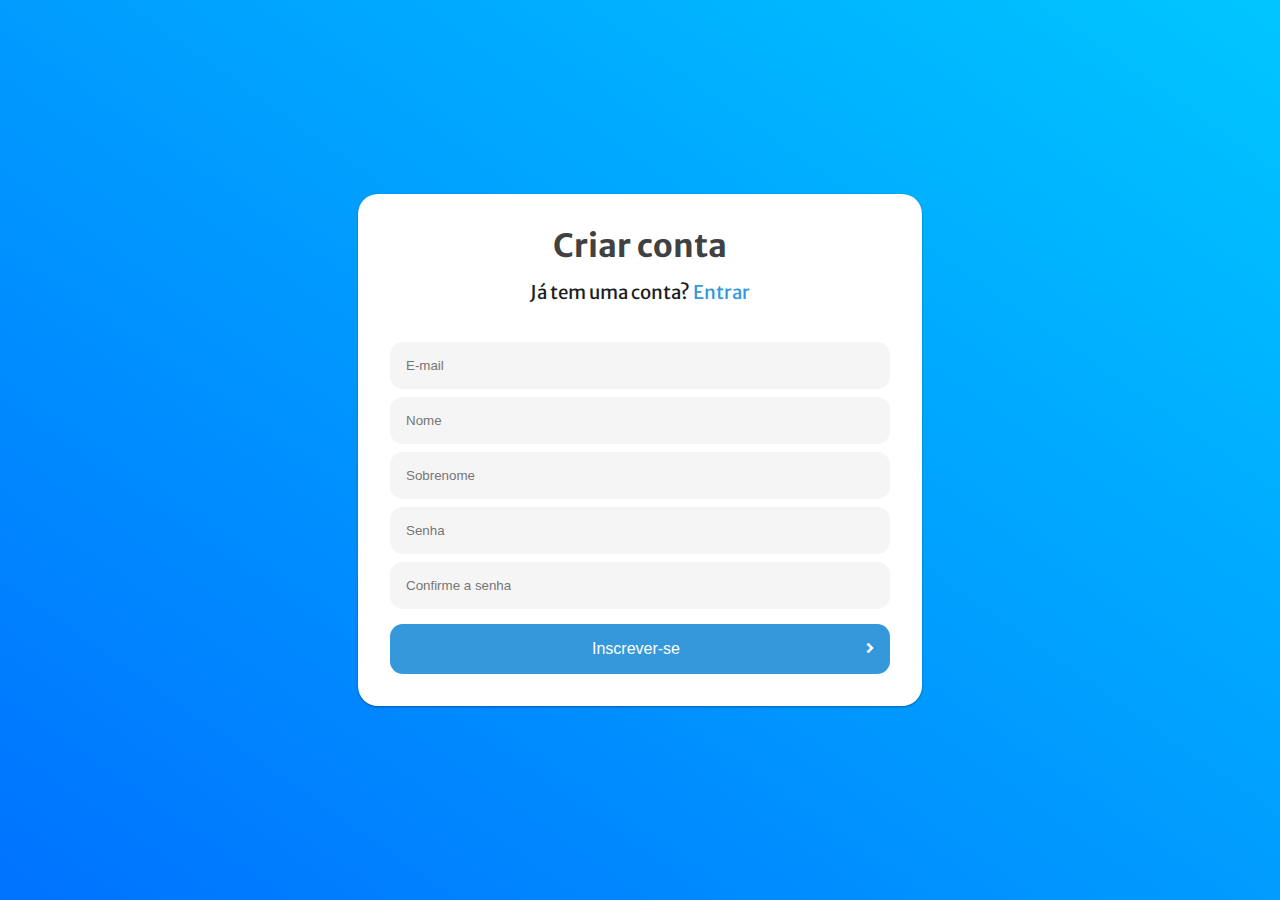
==== index.html @ 6ece3c6c "primeiro commit" ====
<!DOCTYPE html>
<html lang="PT-BR">

<head>
    <meta charset="UTF-8">
    <meta http-equiv="X-UA-Compatible" content="IE=edge">
    <meta name="viewport" content="width=device-width, initial-scale=1.0">
    <link rel="stylesheet" href="/style.css">
    <title>Projeto Login</title>
</head>

<body>
    <div class="conteudo">
        <div class="box_login">
            <h1>Criar conta</h1>
            <h3>Já tem uma conta? <a href="">Entrar</a></h2>
            <div class="input_login_grid">
                <input id="input_login" type="text" placeholder="E-mail">
                <input id="input_first-name" type="text" placeholder="Nome">
                <input id="input_last-name" type="text" placeholder="Sobrenome">
                <input id="input_e-mail" type="text" placeholder="Senha">
                <input id="input_e-mail" type="text" placeholder="Confirme a senha">
            </div>
            <button >Inscrever-se<i class="fas fa-angle-right"></i></button>
        </div>
    </div>

</body>

</html>
---- style.css ----
@import url("https://cdnjs.cloudflare.com/ajax/libs/font-awesome/5.15.4/css/all.min.css");
@import url("https://fonts.googleapis.com/css2?family=Merriweather+Sans:wght@300;500;800&display=swap");

* {
  margin: 0;
  padding: 0;
  list-style: none;
  text-decoration: none;
}
:root {
}

body {
  background-color: #3498db;
  display: flex;
  justify-content: center;
  align-items: center;
  width: 100%;
  height: 100vh;
  background: #00c6ff;  /* fallback for old browsers */
  background: -webkit-linear-gradient(to top right, #0072ff, #00c6ff);  /* Chrome 10-25, Safari 5.1-6 */
  background: linear-gradient(to top right, #0072ff, #00c6ff); /* W3C, IE 10+/ Edge, Firefox 16+, Chrome 26+, Opera 12+, Safari 7+ */
  
}
h1 {
    font-family: 'Merriweather Sans', sans-serif;
    color: rgb(65, 65, 65);
}
h3 {
    font-family: 'Merriweather Sans', sans-serif;
    color: rgb(29, 29, 29);
    font-weight: 400;
    transition: all 0.5s;
}
h3 a {
    color: #3498db;
}
h3 a:hover {
    color: #50b9ff;
}

.conteudo {
  position: relative;
  display: flex;
  justify-content: center;
  align-items: center;
}
.box_login {
  text-align: center;
  height: auto;
  display: grid;
  width: 500px;
  grid-gap: 0.9rem;
  padding: 2rem;
  background-color: white;
  position: relative;
  border-radius: 20px;
  box-shadow: 0 1px 3px rgba(0,0,0,0.12), 0 1px 2px rgba(0,0,0,0.24);
  transition: all 0.3s cubic-bezier(.25,.8,.25,1);
}
.input_login_grid {
  display: grid;
  grid-gap: 0.5rem;
  margin-top: 1.5rem;
}
.box_login input {
  padding: 1rem;
  border-radius: 0.8rem;
  text-decoration: none;
  box-shadow: none;
  border: none;
  background-color: rgb(245, 245, 245);
  color: grey;
}
.box_login input:active {
    background-color: white;

}

button {
  padding: 1rem;
  justify-content: center;
  align-items: center;
  color: white;
  border: none;
  background-color: #3498db;
  border-radius: 0.8rem;
  text-align: center;
  font-size: 1rem;
  cursor: pointer;
  position: relative;
  transition: all 0.4s;
}
button:hover {
    background-color: #50b9ff;
}
button i {
  float: right;

}
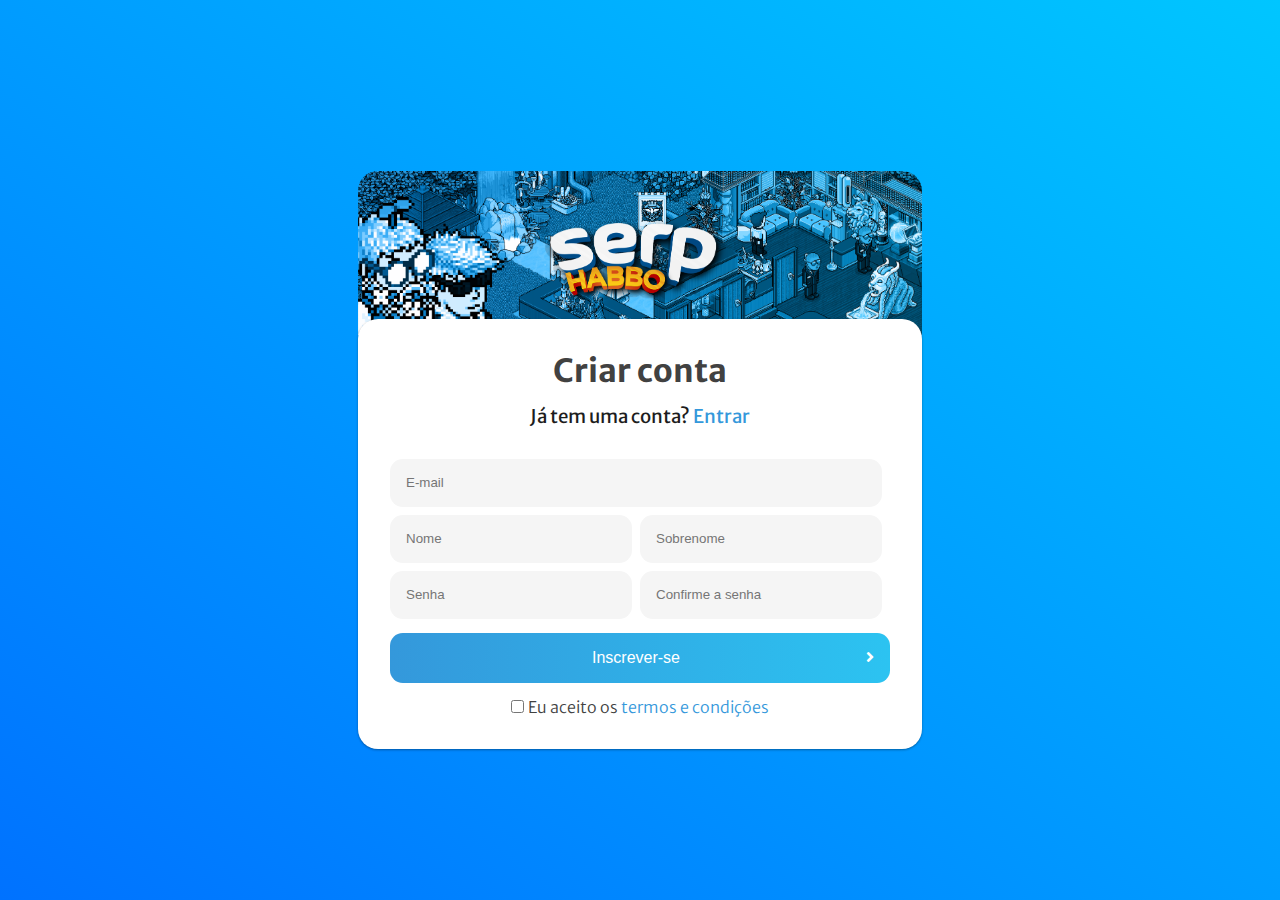
==== commit 08229e57: "atualização" ====
--- a/index.html
+++ b/index.html
@@ -11,17 +11,23 @@
 
 <body>
     <div class="conteudo">
+        <div class="logo">
+            <img src="/imagens/Ativo 3.png" alt="">
+        </div>
         <div class="box_login">
             <h1>Criar conta</h1>
             <h3>Já tem uma conta? <a href="">Entrar</a></h2>
-            <div class="input_login_grid">
-                <input id="input_login" type="text" placeholder="E-mail">
-                <input id="input_first-name" type="text" placeholder="Nome">
-                <input id="input_last-name" type="text" placeholder="Sobrenome">
-                <input id="input_e-mail" type="text" placeholder="Senha">
-                <input id="input_e-mail" type="text" placeholder="Confirme a senha">
-            </div>
-            <button >Inscrever-se<i class="fas fa-angle-right"></i></button>
+                <div class="input_login_grid">
+                    <input class="campos_login" type="text" placeholder="E-mail">
+                    <input class="campos_login" type="text" placeholder="Nome">
+                    <input class="campos_login" type="text" placeholder="Sobrenome">
+                    <input class="campos_login" type="text" placeholder="Senha">
+                    <input class="campos_login" type="text" placeholder="Confirme a senha">
+                </div>
+                <button>Inscrever-se<i class="fas fa-angle-right"></i></button>
+                <section class="sections">
+                    <input type="checkbox" name="check" id="check"> <b> Eu aceito os </b><a href=""><b> termos e condições</b></a>
+                    </section>
         </div>
     </div>
 
--- a/style.css
+++ b/style.css
@@ -17,26 +17,33 @@
   align-items: center;
   width: 100%;
   height: 100vh;
-  background: #00c6ff;  /* fallback for old browsers */
-  background: -webkit-linear-gradient(to top right, #0072ff, #00c6ff);  /* Chrome 10-25, Safari 5.1-6 */
-  background: linear-gradient(to top right, #0072ff, #00c6ff); /* W3C, IE 10+/ Edge, Firefox 16+, Chrome 26+, Opera 12+, Safari 7+ */
-  
+  background: #00c6ff; /* fallback for old browsers */
+  background: -webkit-linear-gradient(
+    to top right,
+    #0072ff,
+    #00c6ff
+  ); /* Chrome 10-25, Safari 5.1-6 */
+  background: linear-gradient(
+    to top right,
+    #0072ff,
+    #00c6ff
+  ); /* W3C, IE 10+/ Edge, Firefox 16+, Chrome 26+, Opera 12+, Safari 7+ */
 }
 h1 {
-    font-family: 'Merriweather Sans', sans-serif;
-    color: rgb(65, 65, 65);
+  font-family: "Merriweather Sans", sans-serif;
+  color: rgb(65, 65, 65);
 }
 h3 {
-    font-family: 'Merriweather Sans', sans-serif;
-    color: rgb(29, 29, 29);
-    font-weight: 400;
-    transition: all 0.5s;
+  font-family: "Merriweather Sans", sans-serif;
+  color: rgb(29, 29, 29);
+  font-weight: 400;
+  transition: all 0.5s;
 }
 h3 a {
-    color: #3498db;
+  color: #3498db;
 }
 h3 a:hover {
-    color: #50b9ff;
+  color: #50b9ff;
 }
 
 .conteudo {
@@ -44,6 +51,19 @@
   display: flex;
   justify-content: center;
   align-items: center;
+  flex-direction: column;
+}
+.logo {
+  width: 564px;
+  position: relative;
+  top: 20px;
+  border-radius: 20px;
+}
+.logo img {
+  width: 100%;
+  height: 100%;
+  object-fit: contain;
+  border-radius: 20px 20px 0px 0px;
 }
 .box_login {
   text-align: center;
@@ -55,13 +75,36 @@
   background-color: white;
   position: relative;
   border-radius: 20px;
-  box-shadow: 0 1px 3px rgba(0,0,0,0.12), 0 1px 2px rgba(0,0,0,0.24);
-  transition: all 0.3s cubic-bezier(.25,.8,.25,1);
+  box-shadow: 0 1px 3px rgba(0, 0, 0, 0.12), 0 1px 2px rgba(0, 0, 0, 0.24);
+  transition: all 0.3s cubic-bezier(0.25, 0.8, 0.25, 1);
 }
 .input_login_grid {
   display: grid;
   grid-gap: 0.5rem;
-  margin-top: 1.5rem;
+  margin-top: 1rem;
+  grid-template-columns: repeat(2, 1fr);
+  grid-template-rows: repeat(3, 3rem);
+}
+.campos_login:nth-child(1) {
+  grid-column: 1 / 4;
+  grid-row: 1 / 1;
+  width: 92%;
+}
+.campos_login:nth-child(2) {
+  grid-column: 1 / 1;
+  grid-row: 2 / 2;
+}
+.campos_login:nth-child(3) {
+  grid-column: 2 / 2;
+  grid-row: 2 / 2;
+}
+.campos_login:nth-child(4) {
+  grid-column: 1 / 1;
+  grid-row: 3;
+}
+.campos_login:nth-child(5) {
+  grid-column: 2 / 2;
+  grid-row: 3 / 3;
 }
 .box_login input {
   padding: 1rem;
@@ -73,8 +116,15 @@
   color: grey;
 }
 .box_login input:active {
-    background-color: white;
-
+  background-color: white;
+}
+.sections b{
+  font-family: "Merriweather Sans", sans-serif;
+  font-weight: 100;
+  color: rgb(65, 65, 65);
+}
+.sections a b {
+  color: #3498db;
 }
 
 button {
@@ -84,6 +134,7 @@
   color: white;
   border: none;
   background-color: #3498db;
+  background-image: linear-gradient(to right, #3498db, #2cc3f1);
   border-radius: 0.8rem;
   text-align: center;
   font-size: 1rem;
@@ -92,9 +143,8 @@
   transition: all 0.4s;
 }
 button:hover {
-    background-color: #50b9ff;
+  background-color: #50b9ff;
 }
 button i {
   float: right;
-
 }
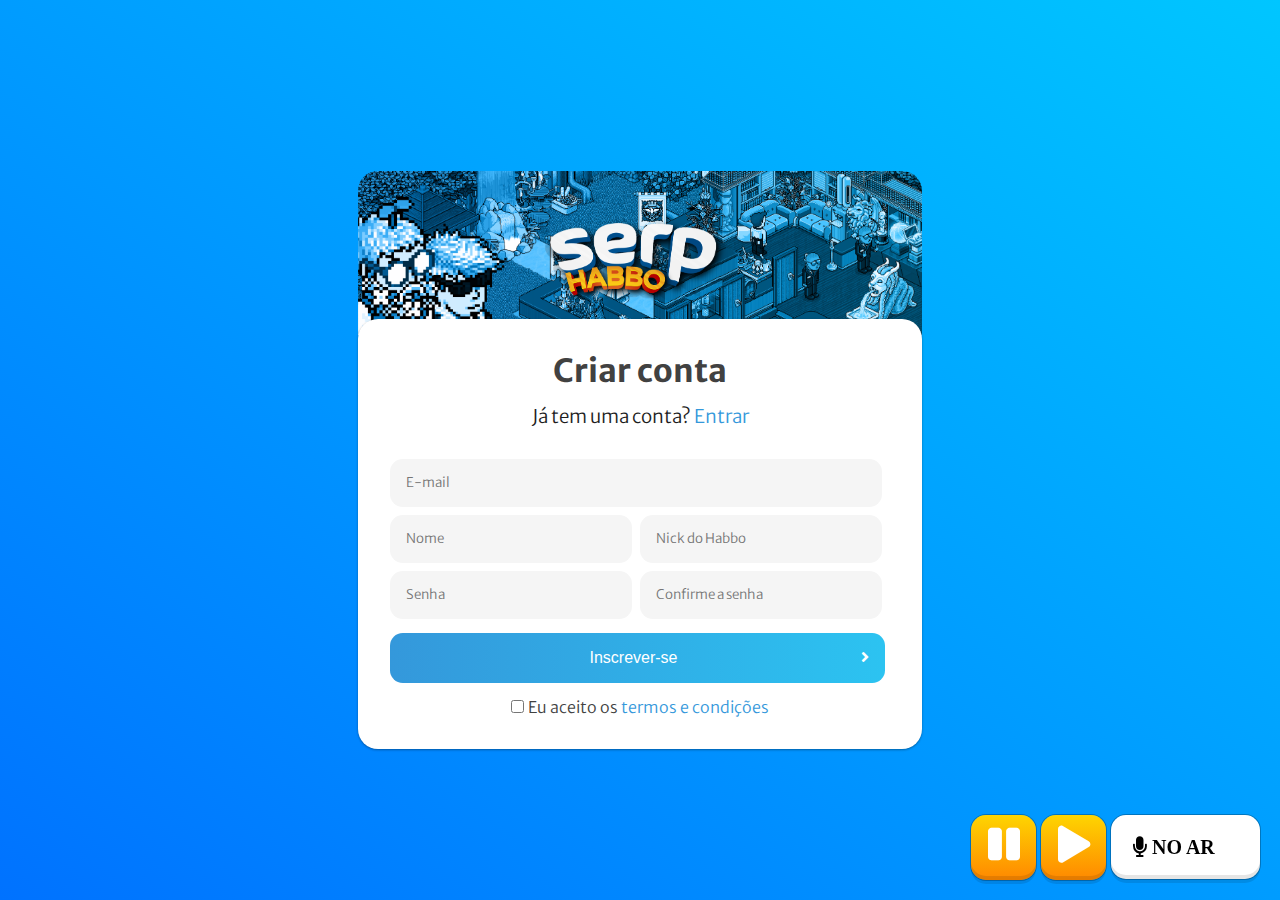
==== commit e87a3133: "atualização caminhos" ====
--- a/index.html
+++ b/index.html
@@ -5,22 +5,35 @@
     <meta charset="UTF-8">
     <meta http-equiv="X-UA-Compatible" content="IE=edge">
     <meta name="viewport" content="width=device-width, initial-scale=1.0">
-    <link rel="stylesheet" href="/style.css">
+    <link rel="stylesheet" href="./style.css">
+    <link rel="stylesheet" href="./Login/cadastro.css">
+    <link rel="stylesheet" href="./radio.css">
     <title>Projeto Login</title>
 </head>
 
 <body>
     <div class="conteudo">
+        <div class="radio_player">
+            <div class="radio">
+                <div class="playpause" id="botao" onclick="pause()">
+                <i aria-hidden="true" class="fa fa-pause"></i></div>
+                <div class="playpause" id="botao" onclick="play()">
+                <i aria-hidden="true" class="fa fa-play"></i></div>
+                <div class="radio-titulo"><i aria-hidden="true" class="fa fa-microphone"> NO AR</i></div>
+                <audio autoplay="autoplay" id="stream" src="http://stream.zeno.fm/bs8gqsmnzmruv" type="audio/mpeg">
+                </audio>
+                </div>
+        </div>
         <div class="logo">
-            <img src="/imagens/Ativo 3.png" alt="">
+            <img src="./img/Ativo 3.png" alt="">
         </div>
         <div class="box_login">
             <h1>Criar conta</h1>
-            <h3>Já tem uma conta? <a href="">Entrar</a></h2>
+            <h3>Já tem uma conta? <a href="./Login/login.html">Entrar</a></h2>
                 <div class="input_login_grid">
                     <input class="campos_login" type="text" placeholder="E-mail">
                     <input class="campos_login" type="text" placeholder="Nome">
-                    <input class="campos_login" type="text" placeholder="Sobrenome">
+                    <input class="campos_login" type="text" placeholder="Nick do Habbo">
                     <input class="campos_login" type="text" placeholder="Senha">
                     <input class="campos_login" type="text" placeholder="Confirme a senha">
                 </div>
@@ -30,7 +43,7 @@
                     </section>
         </div>
     </div>
-
+    <script type="text/javascript" src="./json.js"></script>
 </body>
 
 </html>--- a/style.css
+++ b/style.css
@@ -36,7 +36,7 @@
 h3 {
   font-family: "Merriweather Sans", sans-serif;
   color: rgb(29, 29, 29);
-  font-weight: 400;
+  font-weight: 300;
   transition: all 0.5s;
 }
 h3 a {
@@ -78,34 +78,6 @@
   box-shadow: 0 1px 3px rgba(0, 0, 0, 0.12), 0 1px 2px rgba(0, 0, 0, 0.24);
   transition: all 0.3s cubic-bezier(0.25, 0.8, 0.25, 1);
 }
-.input_login_grid {
-  display: grid;
-  grid-gap: 0.5rem;
-  margin-top: 1rem;
-  grid-template-columns: repeat(2, 1fr);
-  grid-template-rows: repeat(3, 3rem);
-}
-.campos_login:nth-child(1) {
-  grid-column: 1 / 4;
-  grid-row: 1 / 1;
-  width: 92%;
-}
-.campos_login:nth-child(2) {
-  grid-column: 1 / 1;
-  grid-row: 2 / 2;
-}
-.campos_login:nth-child(3) {
-  grid-column: 2 / 2;
-  grid-row: 2 / 2;
-}
-.campos_login:nth-child(4) {
-  grid-column: 1 / 1;
-  grid-row: 3;
-}
-.campos_login:nth-child(5) {
-  grid-column: 2 / 2;
-  grid-row: 3 / 3;
-}
 .box_login input {
   padding: 1rem;
   border-radius: 0.8rem;
@@ -114,6 +86,8 @@
   border: none;
   background-color: rgb(245, 245, 245);
   color: grey;
+  font-family: "Merriweather Sans", sans-serif;
+  font-weight: 300;
 }
 .box_login input:active {
   background-color: white;
@@ -141,6 +115,7 @@
   cursor: pointer;
   position: relative;
   transition: all 0.4s;
+  width: 99%;
 }
 button:hover {
   background-color: #50b9ff;
@@ -148,3 +123,4 @@
 button i {
   float: right;
 }
+
--- a/Login/cadastro.css
+++ b/Login/cadastro.css
@@ -0,0 +1,28 @@
+.input_login_grid {
+    display: grid;
+    grid-gap: 0.5rem;
+    margin-top: 1rem;
+    grid-template-columns: repeat(2, 1fr);
+    grid-template-rows: repeat(3, 3rem);
+  }
+  .campos_login:nth-child(1) {
+    grid-column: 1 / 4;
+    grid-row: 1 / 1;
+    width: 92%;
+  }
+  .campos_login:nth-child(2) {
+    grid-column: 1 / 1;
+    grid-row: 2 / 2;
+  }
+  .campos_login:nth-child(3) {
+    grid-column: 2 / 2;
+    grid-row: 2 / 2;
+  }
+  .campos_login:nth-child(4) {
+    grid-column: 1 / 1;
+    grid-row: 3;
+  }
+  .campos_login:nth-child(5) {
+    grid-column: 2 / 2;
+    grid-row: 3 / 3;
+  }--- a/radio.css
+++ b/radio.css
@@ -0,0 +1,44 @@
+.radio_player {
+  position: fixed;
+  z-index: 100;
+  bottom: 0;
+  right: 0;
+  margin: 20px;
+}
+.playpause {
+  box-shadow: inset 0 -4px rgba(0, 0, 0, 0.1), 0 0 0 1px rgba(0, 0, 0, 0.25),
+    0 4px rgba(0, 0, 0, 0.1);
+  width: 65px;
+  margin-right: 5px;
+  height: 65px;
+  float: left;
+  border-radius: 15px;
+  z-index: 9;
+  position: relative;
+  cursor: pointer;
+}
+.playpause {
+  background-image: linear-gradient(
+    to bottom,
+    rgb(254, 213, 1),
+    rgb(255, 136, 0)
+  );
+  color: white;
+  text-align: center;
+  font-size: 37px !important;
+  line-height: 62px !important;
+}
+.radio-titulo {
+  background: white;
+  font-size: 20px;
+  border-radius: 15px;
+  line-height: 20px;
+  background-position: center;
+  padding: 22px;
+  box-shadow: inset 0 -4px rgba(0, 0, 0, 0.1), 0 0 0 1px rgba(0, 0, 0, 0.25),
+    0 4px rgba(0, 0, 0, 0.1);
+  width: 105px;
+  background-size: 195px;
+  float: left;
+  height: 20px;
+}
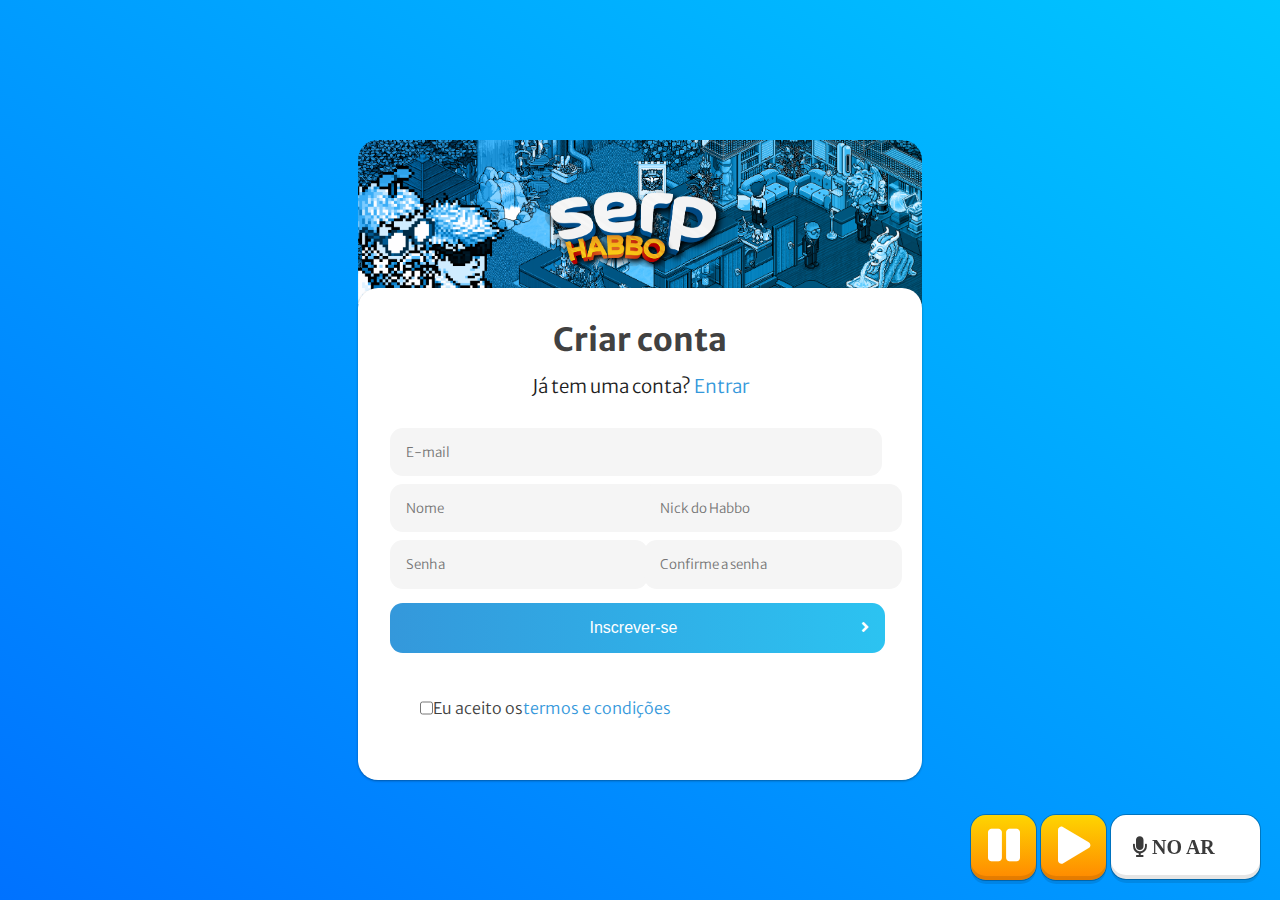
==== commit ebffd1d3: "atualização caminhos" ====
--- a/index.html
+++ b/index.html
@@ -8,6 +8,7 @@
     <link rel="stylesheet" href="./style.css">
     <link rel="stylesheet" href="./Login/cadastro.css">
     <link rel="stylesheet" href="./radio.css">
+    <link rel="stylesheet" href="./style.css">
     <title>Projeto Login</title>
 </head>
 
--- a/style.css
+++ b/style.css
@@ -1,6 +1,8 @@
 @import url("https://cdnjs.cloudflare.com/ajax/libs/font-awesome/5.15.4/css/all.min.css");
 @import url("https://fonts.googleapis.com/css2?family=Merriweather+Sans:wght@300;500;800&display=swap");
-
+@import url(./painel/style.css);
+@import url(./Login/login.css);
+@import url(./radio.css);
 * {
   margin: 0;
   padding: 0;
--- a/style.css
+++ b/style.css
@@ -1,6 +1,8 @@
 @import url("https://cdnjs.cloudflare.com/ajax/libs/font-awesome/5.15.4/css/all.min.css");
 @import url("https://fonts.googleapis.com/css2?family=Merriweather+Sans:wght@300;500;800&display=swap");
-
+@import url(./painel/style.css);
+@import url(./Login/login.css);
+@import url(./radio.css);
 * {
   margin: 0;
   padding: 0;
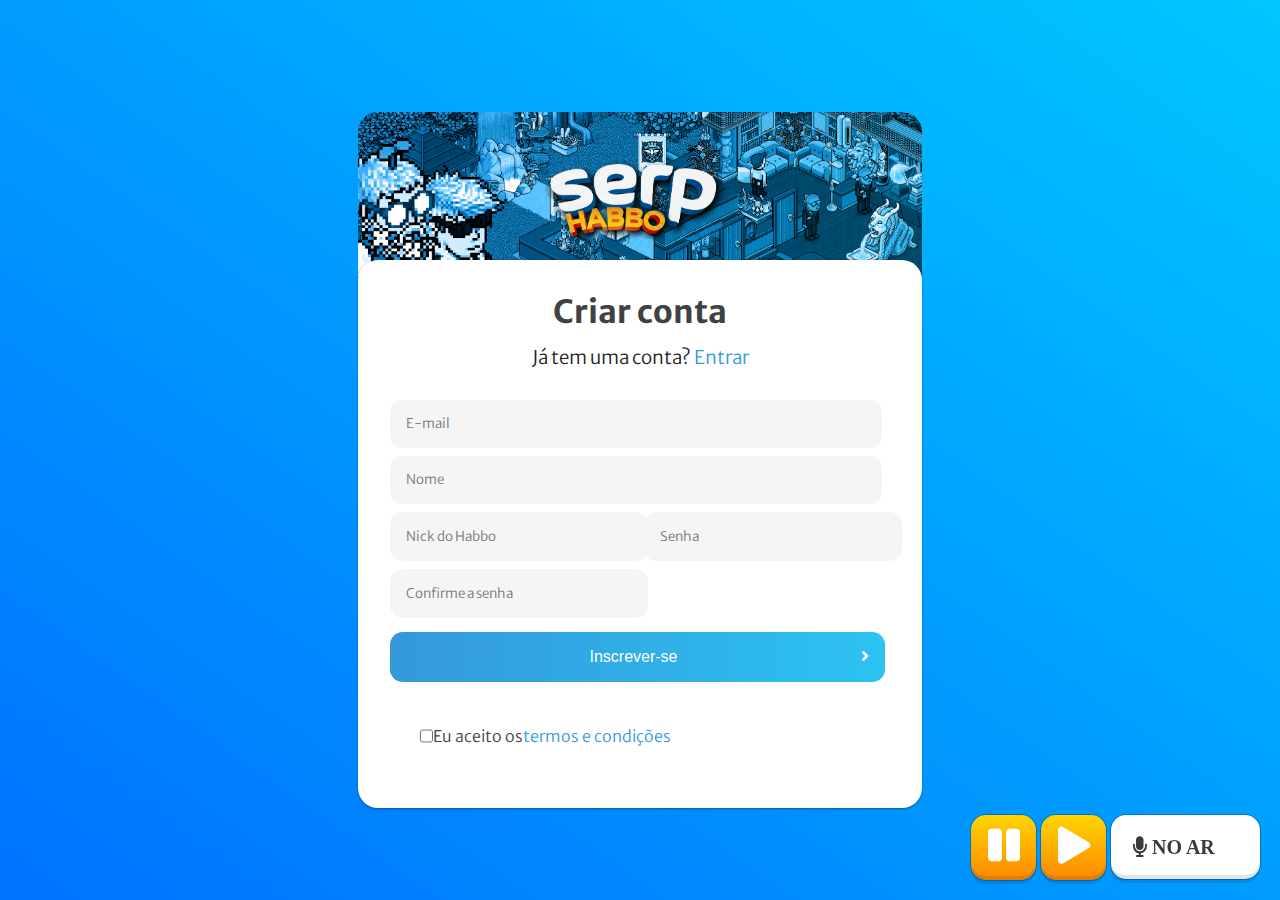
==== commit af6829ab: "atualização caminhos" ====
--- a/index.html
+++ b/index.html
@@ -5,10 +5,7 @@
     <meta charset="UTF-8">
     <meta http-equiv="X-UA-Compatible" content="IE=edge">
     <meta name="viewport" content="width=device-width, initial-scale=1.0">
-    <link rel="stylesheet" href="./style.css">
-    <link rel="stylesheet" href="./Login/cadastro.css">
-    <link rel="stylesheet" href="./radio.css">
-    <link rel="stylesheet" href="./style.css">
+    <link rel="stylesheet" href="../style.css">
     <title>Projeto Login</title>
 </head>
 
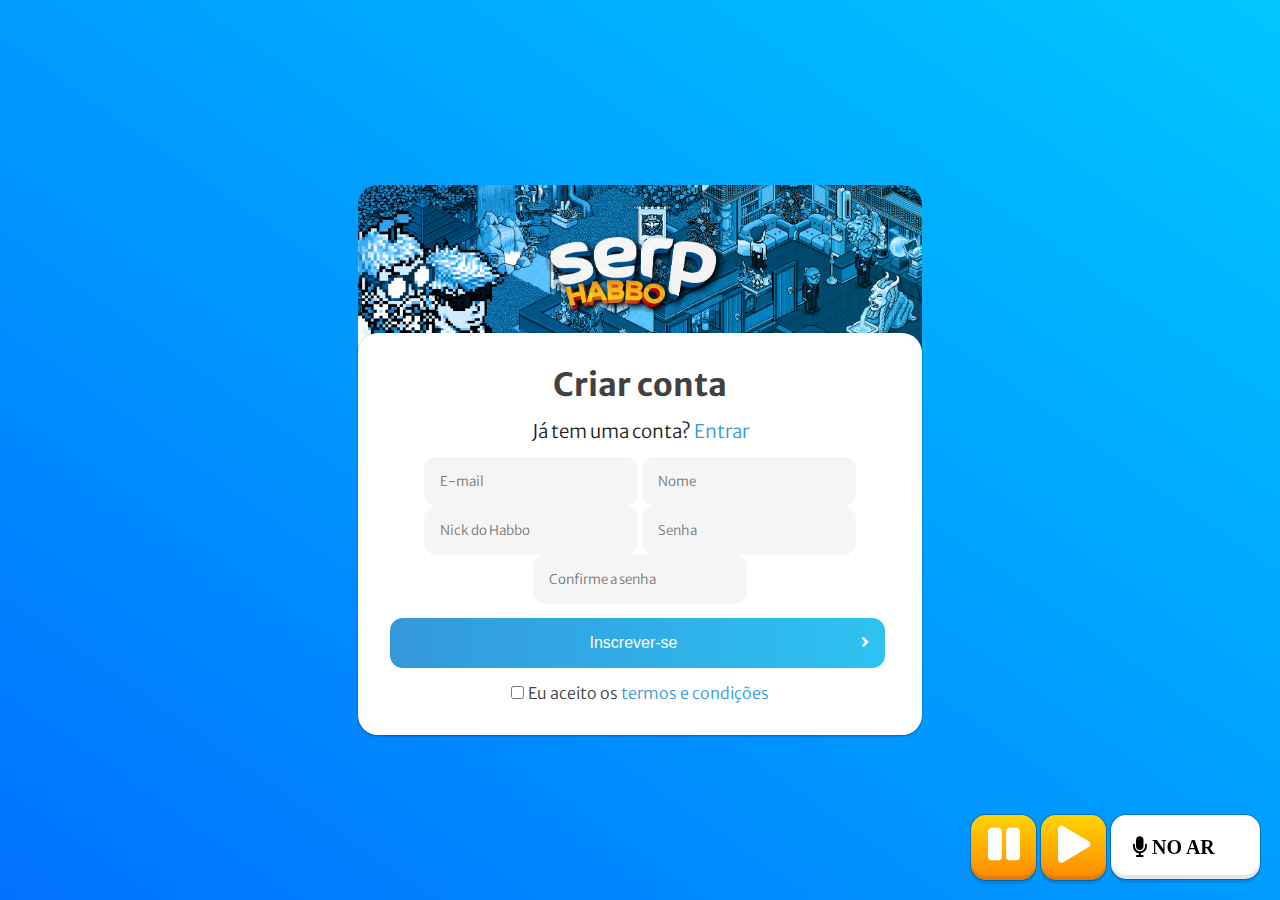
==== commit 706892d9: "atualização caminhos" ====
--- a/index.html
+++ b/index.html
@@ -5,7 +5,8 @@
     <meta charset="UTF-8">
     <meta http-equiv="X-UA-Compatible" content="IE=edge">
     <meta name="viewport" content="width=device-width, initial-scale=1.0">
-    <link rel="stylesheet" href="../style.css">
+    <link rel="stylesheet" href="./style.css">
+    <link rel="stylesheet" href="./radio.css">
     <title>Projeto Login</title>
 </head>
 
--- a/style.css
+++ b/style.css
@@ -1,8 +1,5 @@
 @import url("https://cdnjs.cloudflare.com/ajax/libs/font-awesome/5.15.4/css/all.min.css");
 @import url("https://fonts.googleapis.com/css2?family=Merriweather+Sans:wght@300;500;800&display=swap");
-@import url(./painel/style.css);
-@import url(./Login/login.css);
-@import url(./radio.css);
 * {
   margin: 0;
   padding: 0;
--- a/radio.css
+++ b/radio.css
@@ -0,0 +1,44 @@
+.radio_player {
+  position: fixed;
+  z-index: 100;
+  bottom: 0;
+  right: 0;
+  margin: 20px;
+}
+.playpause {
+  box-shadow: inset 0 -4px rgba(0, 0, 0, 0.1), 0 0 0 1px rgba(0, 0, 0, 0.25),
+    0 4px rgba(0, 0, 0, 0.1);
+  width: 65px;
+  margin-right: 5px;
+  height: 65px;
+  float: left;
+  border-radius: 15px;
+  z-index: 9;
+  position: relative;
+  cursor: pointer;
+}
+.playpause {
+  background-image: linear-gradient(
+    to bottom,
+    rgb(254, 213, 1),
+    rgb(255, 136, 0)
+  );
+  color: white;
+  text-align: center;
+  font-size: 37px !important;
+  line-height: 62px !important;
+}
+.radio-titulo {
+  background: white;
+  font-size: 20px;
+  border-radius: 15px;
+  line-height: 20px;
+  background-position: center;
+  padding: 22px;
+  box-shadow: inset 0 -4px rgba(0, 0, 0, 0.1), 0 0 0 1px rgba(0, 0, 0, 0.25),
+    0 4px rgba(0, 0, 0, 0.1);
+  width: 105px;
+  background-size: 195px;
+  float: left;
+  height: 20px;
+}
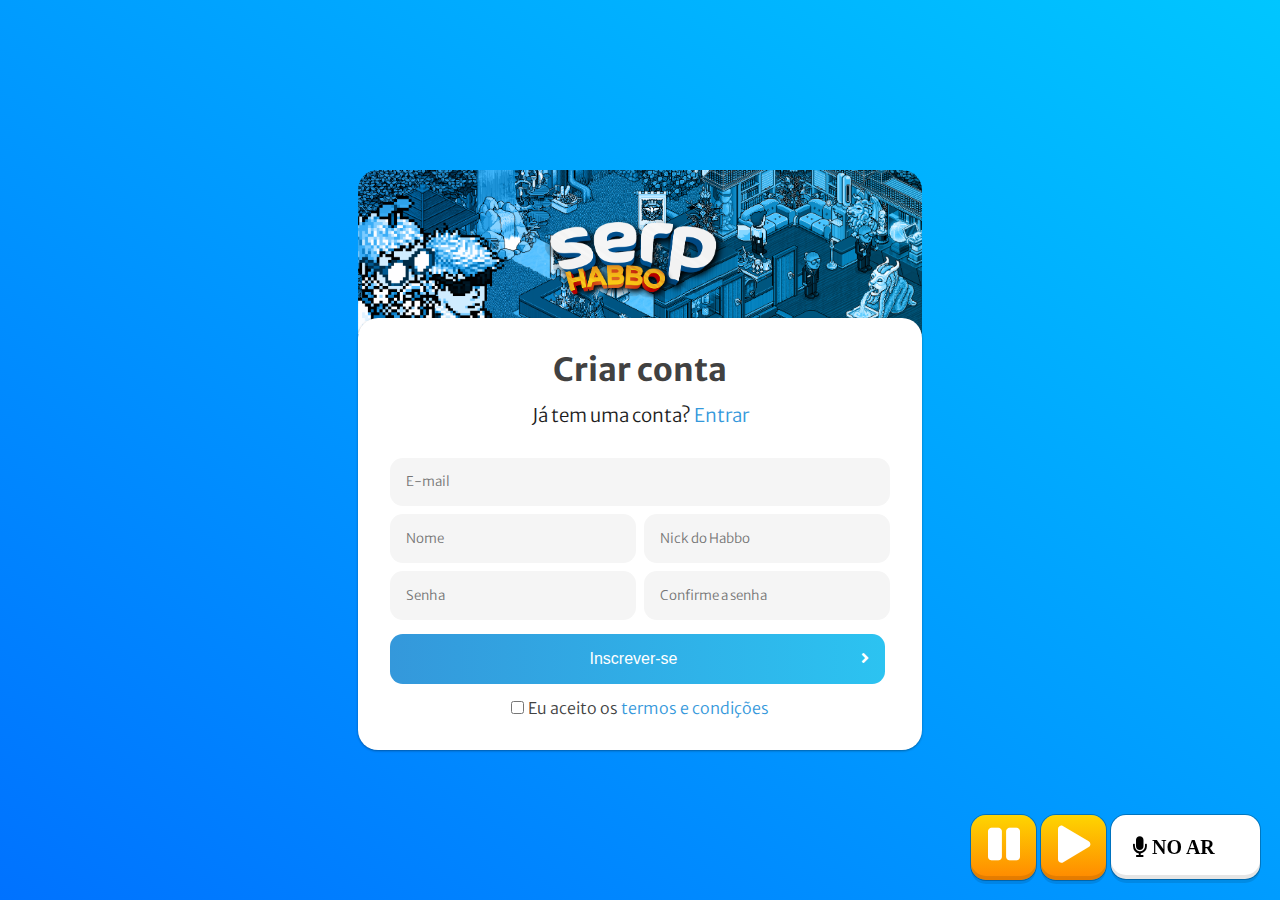
==== commit 214c000f: "atualização CSS" ====
--- a/index.html
+++ b/index.html
@@ -7,6 +7,7 @@
     <meta name="viewport" content="width=device-width, initial-scale=1.0">
     <link rel="stylesheet" href="./style.css">
     <link rel="stylesheet" href="./radio.css">
+    <link rel="stylesheet" href="Login/cadastro.css">
     <title>Projeto Login</title>
 </head>
 
--- a/style.css
+++ b/style.css
@@ -1,5 +1,8 @@
 @import url("https://cdnjs.cloudflare.com/ajax/libs/font-awesome/5.15.4/css/all.min.css");
 @import url("https://fonts.googleapis.com/css2?family=Merriweather+Sans:wght@300;500;800&display=swap");
+
+
+
 * {
   margin: 0;
   padding: 0;
@@ -43,6 +46,13 @@
 }
 h3 a:hover {
   color: #50b9ff;
+}
+.input_login_grid {
+  display: grid;
+  grid-gap: 0.5rem;
+  margin-top: 1rem;
+  grid-template-columns: repeat(2, 1fr);
+  grid-template-rows: repeat(1, 3rem);
 }
 
 .conteudo {
--- a/Login/cadastro.css
+++ b/Login/cadastro.css
@@ -0,0 +1,21 @@
+
+ .campos_login:nth-child(1) {
+    grid-column: 1 / 3;
+    grid-row: 1 / 1;
+  }
+  .campos_login:nth-child(2) {
+    grid-column: 1 / 2;
+    grid-row: 2 / 2;
+  }
+  .campos_login:nth-child(3) {
+    grid-column: 2 / 2;
+    grid-row: 2 / 2;
+  }
+  .campos_login:nth-child(4) {
+    grid-column: 1 / 1;
+    grid-row: 3;
+  }
+  .campos_login:nth-child(5) {
+    grid-column: 2 / 2;
+    grid-row: 3 / 3;
+  }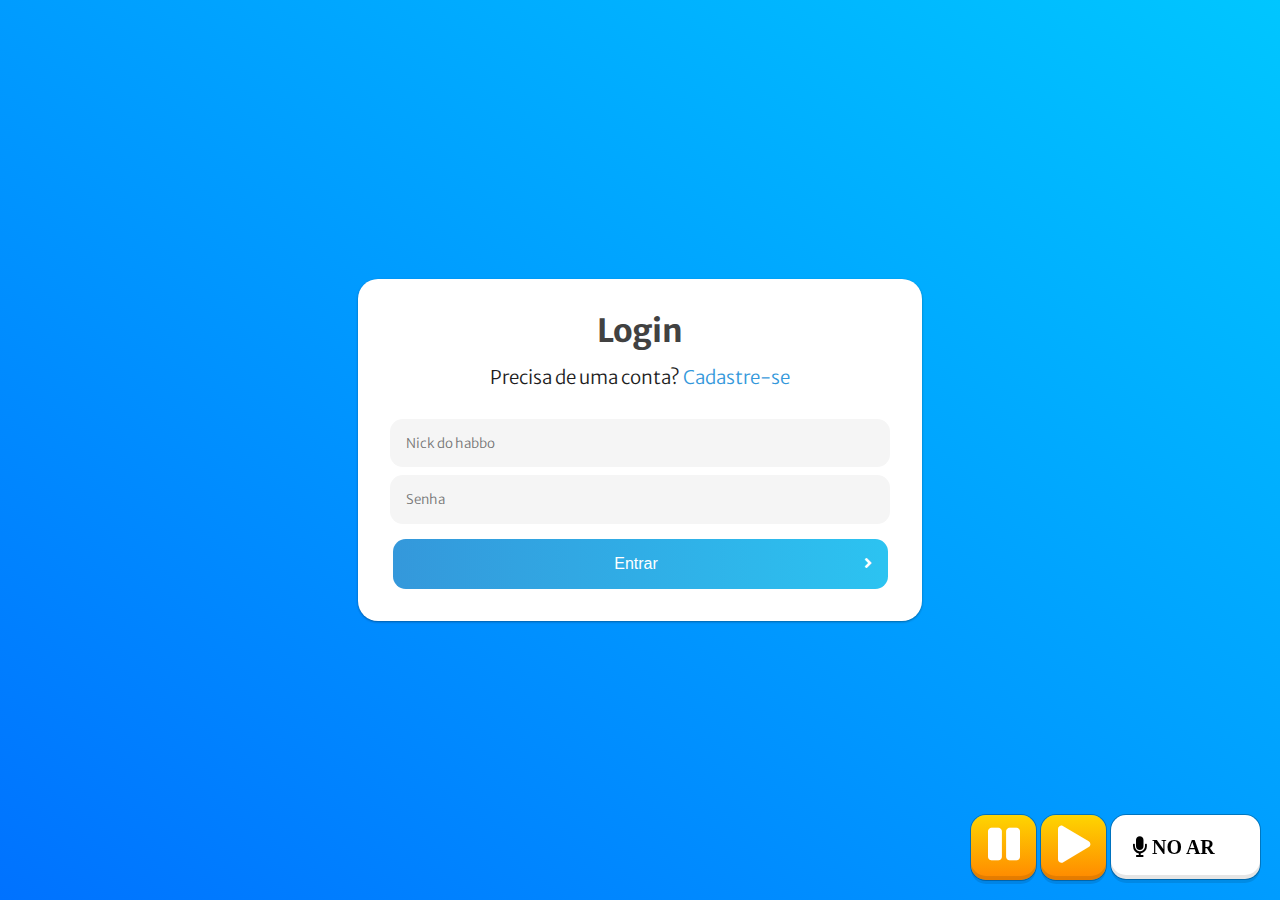
==== commit d17fd01e: "renamed:    Login/cadastro.css -> cadastro/cadastro.css 	renamed:    Login/login.html -> cadastro/ca" ====
--- a/index.html
+++ b/index.html
@@ -6,8 +6,8 @@
     <meta http-equiv="X-UA-Compatible" content="IE=edge">
     <meta name="viewport" content="width=device-width, initial-scale=1.0">
     <link rel="stylesheet" href="./style.css">
-    <link rel="stylesheet" href="./radio.css">
-    <link rel="stylesheet" href="Login/cadastro.css">
+    <link rel="stylesheet" href="./radio/radio.css">
+    <link rel="stylesheet" href="./Login/login.css">
     <title>Projeto Login</title>
 </head>
 
@@ -25,22 +25,17 @@
                 </div>
         </div>
         <div class="logo">
-            <img src="./img/Ativo 3.png" alt="">
+
         </div>
         <div class="box_login">
-            <h1>Criar conta</h1>
-            <h3>Já tem uma conta? <a href="./Login/login.html">Entrar</a></h2>
+            <h1>Login</h1>
+            <h3>Precisa de uma conta? <a href="./cadastro/cadastro.html">Cadastre-se</a></h2>
                 <div class="input_login_grid">
-                    <input class="campos_login" type="text" placeholder="E-mail">
-                    <input class="campos_login" type="text" placeholder="Nome">
-                    <input class="campos_login" type="text" placeholder="Nick do Habbo">
+                    <input class="campos_login" type="text" placeholder="Nick do habbo">
                     <input class="campos_login" type="text" placeholder="Senha">
-                    <input class="campos_login" type="text" placeholder="Confirme a senha">
                 </div>
-                <button>Inscrever-se<i class="fas fa-angle-right"></i></button>
-                <section class="sections">
-                    <input type="checkbox" name="check" id="check"> <b> Eu aceito os </b><a href=""><b> termos e condições</b></a>
-                    </section>
+                <a href="./painel/painel.html"><button>Entrar<i class="fas fa-angle-right"></i></button>
+                    </a>
         </div>
     </div>
     <script type="text/javascript" src="./json.js"></script>
--- a/style.css
+++ b/style.css
@@ -10,6 +10,7 @@
   text-decoration: none;
 }
 :root {
+  
 }
 
 body {
--- a/radio/radio.css
+++ b/radio/radio.css
@@ -0,0 +1,44 @@
+.radio_player {
+  position: fixed;
+  z-index: 100;
+  bottom: 0;
+  right: 0;
+  margin: 20px;
+}
+.playpause {
+  box-shadow: inset 0 -4px rgba(0, 0, 0, 0.1), 0 0 0 1px rgba(0, 0, 0, 0.25),
+    0 4px rgba(0, 0, 0, 0.1);
+  width: 65px;
+  margin-right: 5px;
+  height: 65px;
+  float: left;
+  border-radius: 15px;
+  z-index: 9;
+  position: relative;
+  cursor: pointer;
+}
+.playpause {
+  background-image: linear-gradient(
+    to bottom,
+    rgb(254, 213, 1),
+    rgb(255, 136, 0)
+  );
+  color: white;
+  text-align: center;
+  font-size: 37px !important;
+  line-height: 62px !important;
+}
+.radio-titulo {
+  background: white;
+  font-size: 20px;
+  border-radius: 15px;
+  line-height: 20px;
+  background-position: center;
+  padding: 22px;
+  box-shadow: inset 0 -4px rgba(0, 0, 0, 0.1), 0 0 0 1px rgba(0, 0, 0, 0.25),
+    0 4px rgba(0, 0, 0, 0.1);
+  width: 105px;
+  background-size: 195px;
+  float: left;
+  height: 20px;
+}
--- a/Login/login.css
+++ b/Login/login.css
@@ -0,0 +1,9 @@
+
+  .campos_login:nth-child(1) {
+    grid-column: 1 / 3;
+    grid-row: 1 / 1;
+  }
+  .campos_login:nth-child(2) {
+    grid-column: 1 / 3;
+    grid-row: 2 / 2;
+  }
